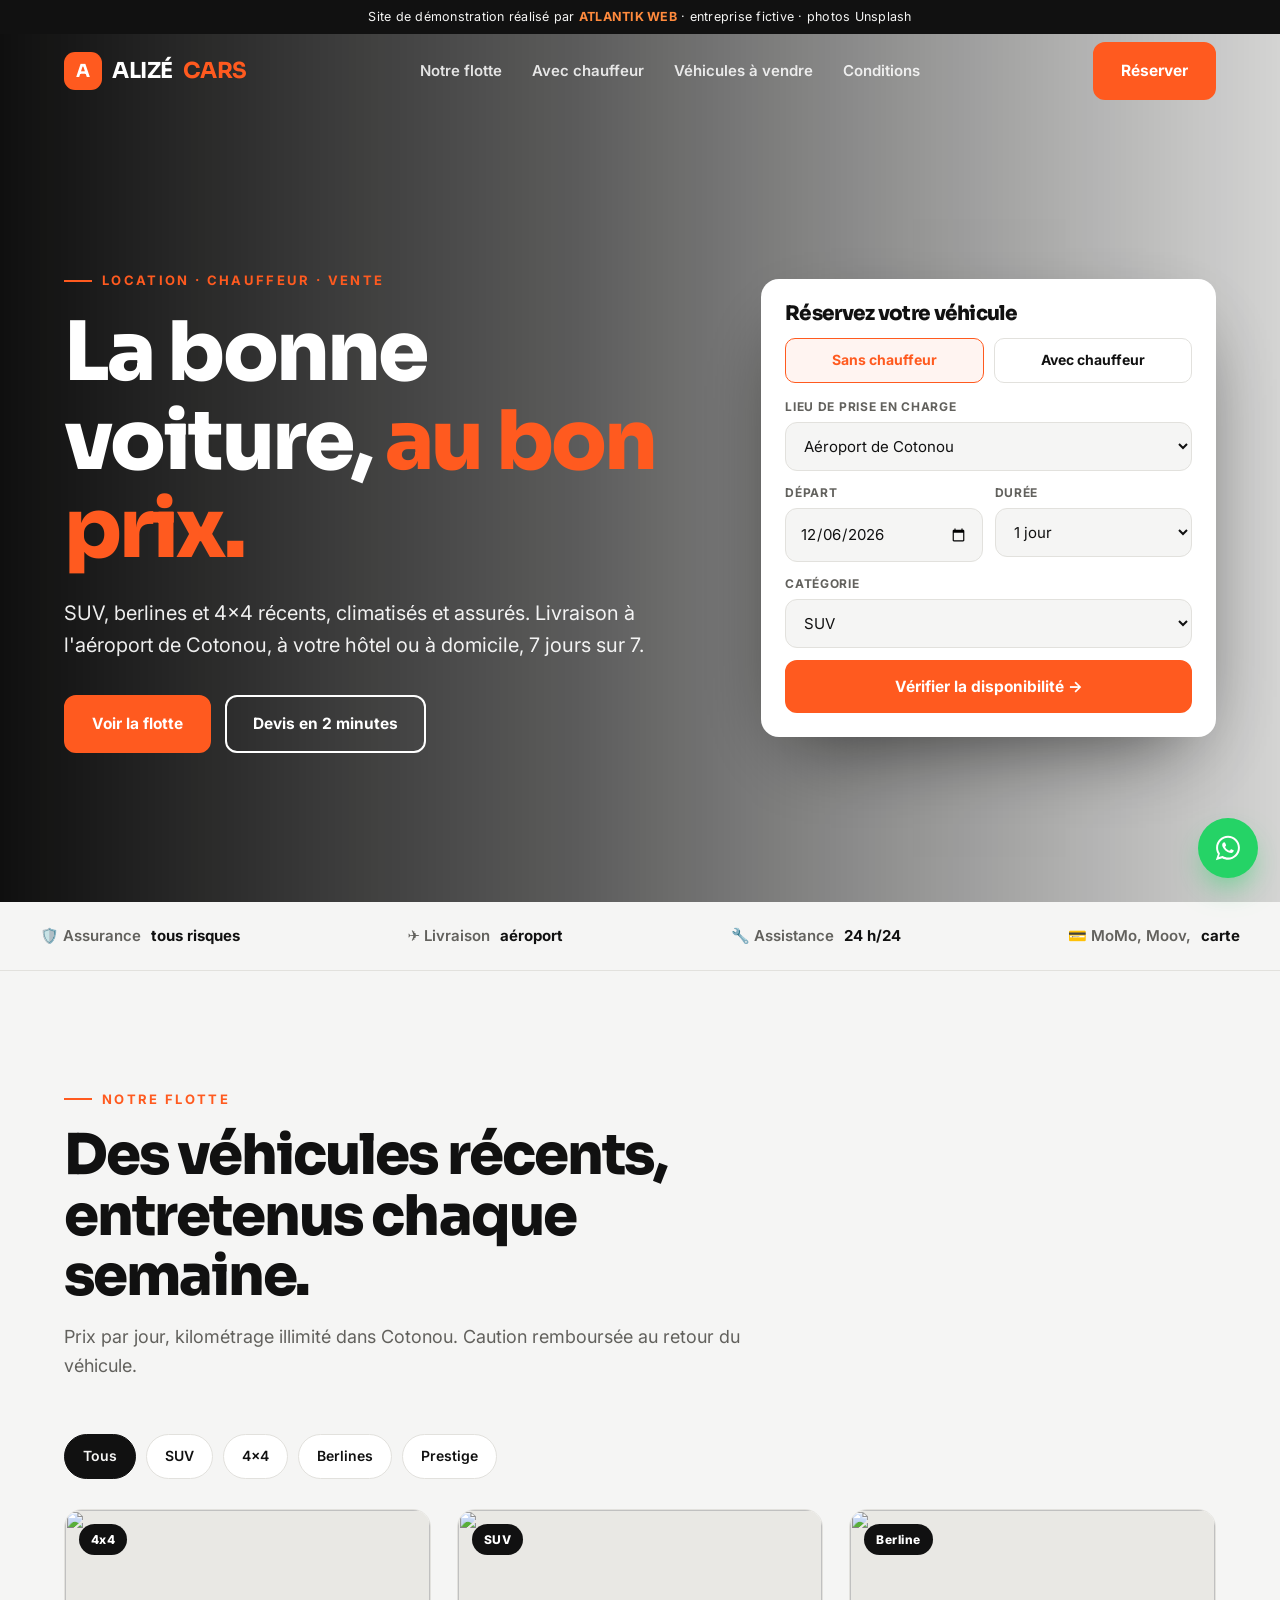
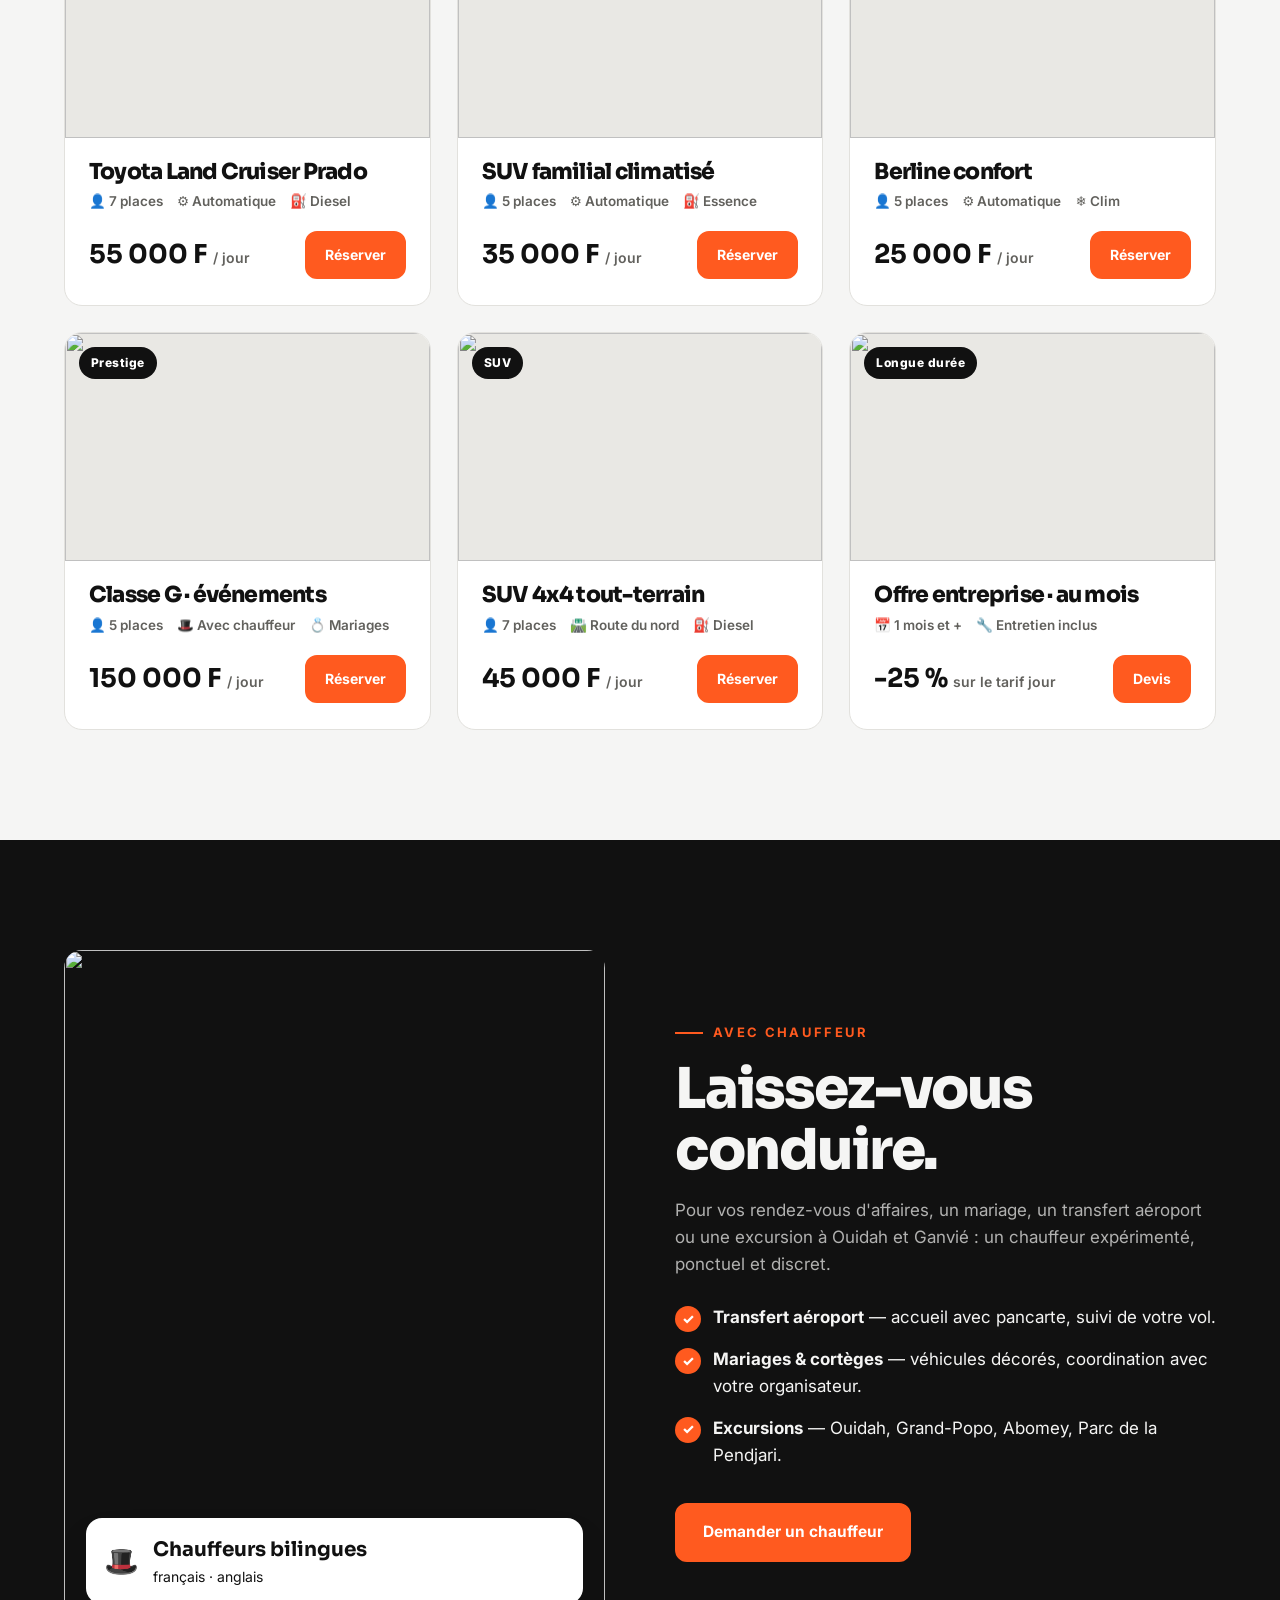
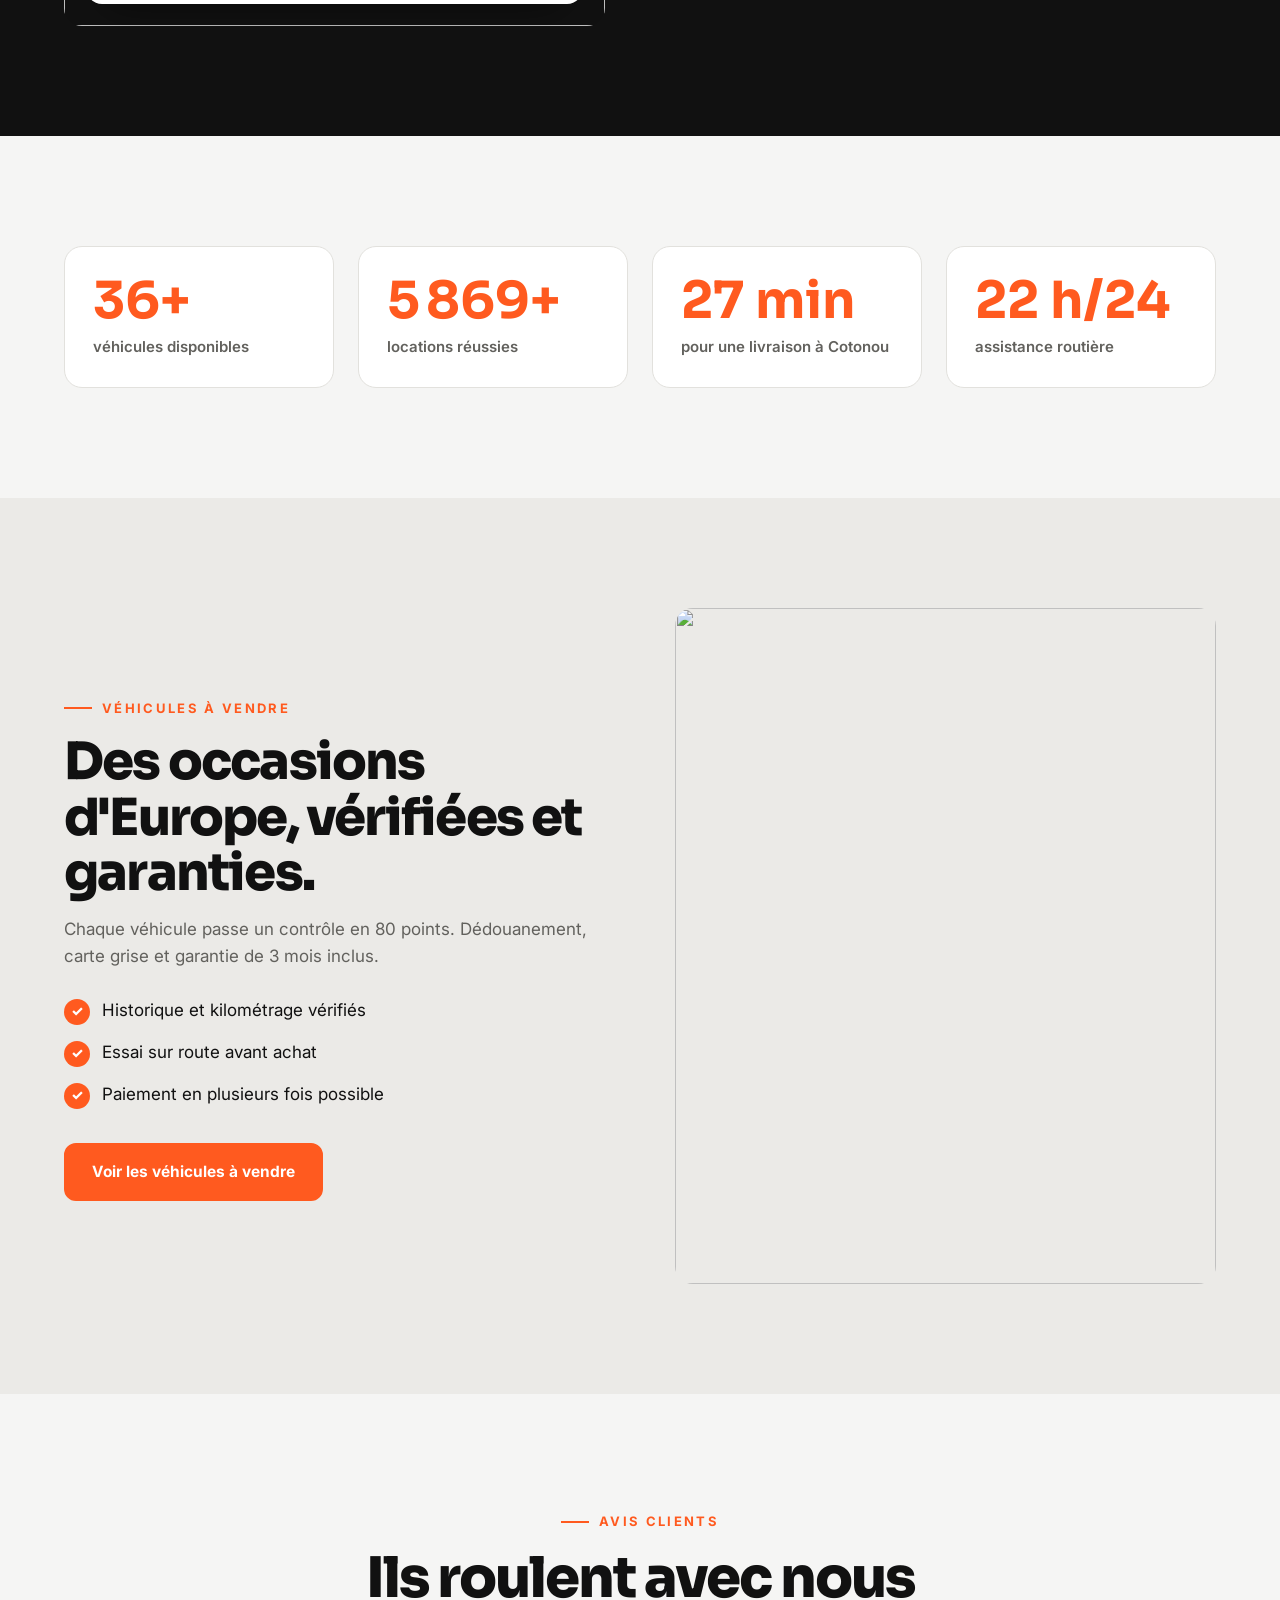
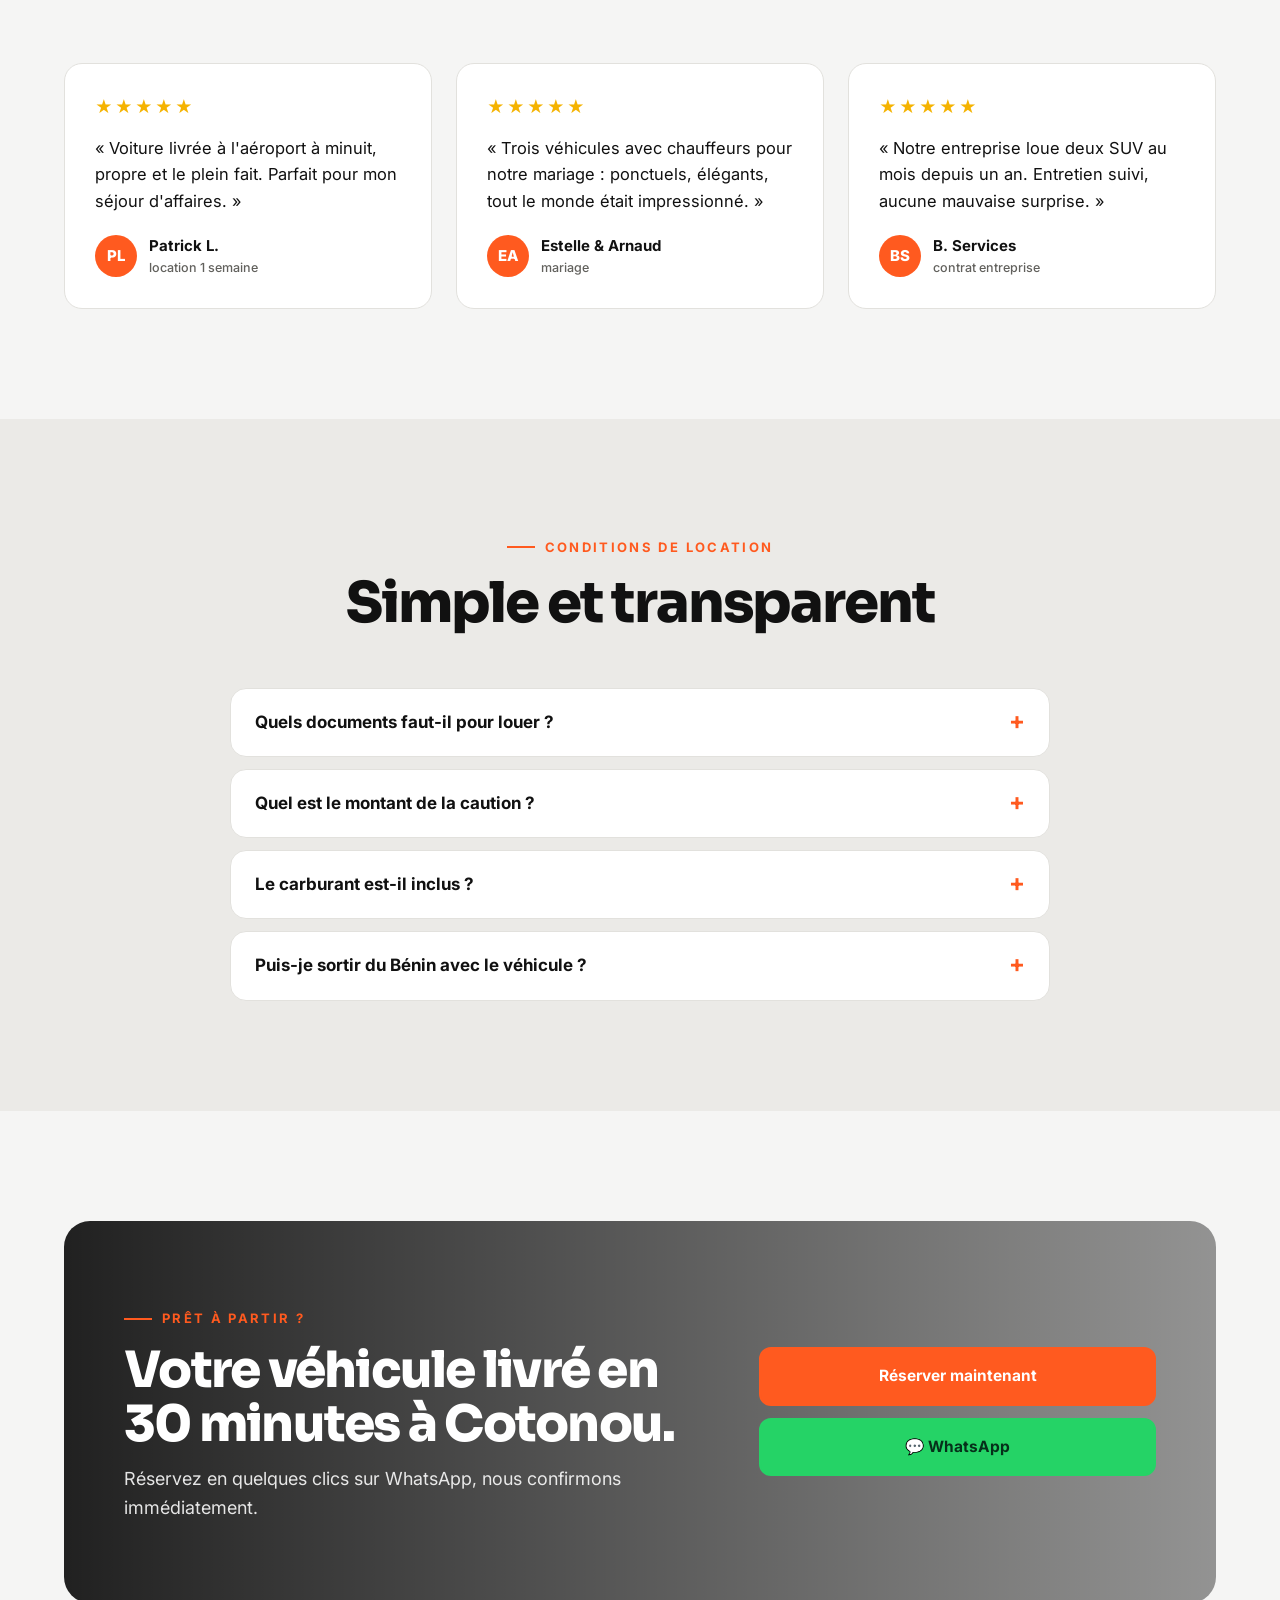
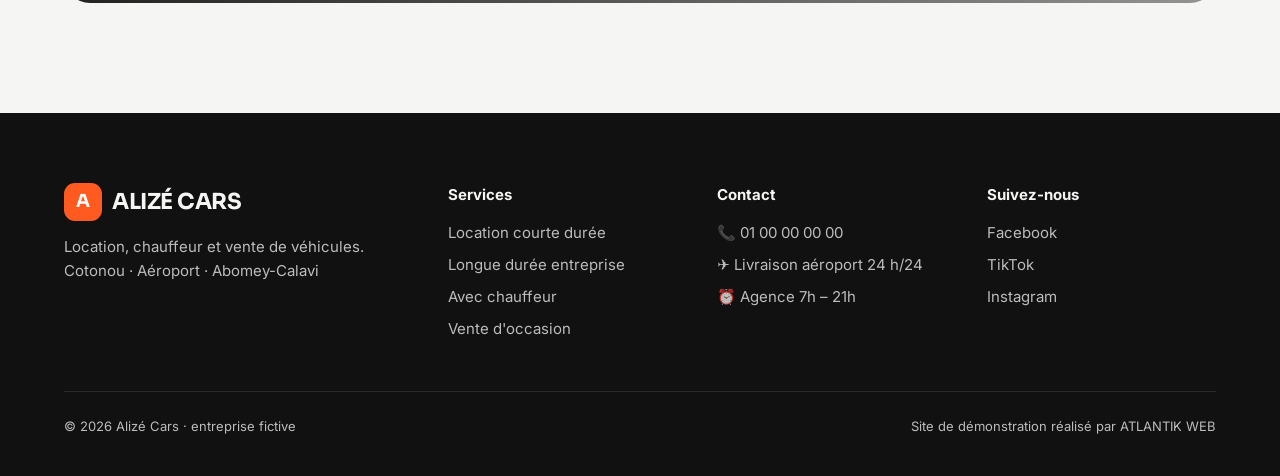
==== demos/auto/index.html @ 7afa1a32 "Ajoute les démos premium : clinique, immobilier, auto, événementiel, transit" ====
<!doctype html>
<html lang="fr">
<head>
<meta charset="utf-8">
<meta name="viewport" content="width=device-width, initial-scale=1">
<title>Alizé Cars · Location et vente de voitures à Cotonou (démo)</title>
<meta name="description" content="Démo ATLANTIK WEB : site premium de location et vente de voitures à Cotonou : flotte filtrable, réservation WhatsApp, chauffeur, aéroport.">
<meta property="og:image" content="https://images.unsplash.com/photo-1670736297573-fde2cbcf1de7?w=1200&q=75&auto=format&fit=crop">
<link rel="preconnect" href="https://fonts.googleapis.com"><link rel="preconnect" href="https://fonts.gstatic.com" crossorigin>
<link href="https://fonts.googleapis.com/css2?family=Sora:wght@500;600;700;800&family=Inter:wght@400;500;600;700&display=swap" rel="stylesheet">
<link rel="stylesheet" href="../premium/base.css">
<style>
:root{--fh:"Sora",system-ui,sans-serif;--fw:800;--ls:-.035em;--fb:"Inter",system-ui,sans-serif;--bg:#f5f5f4;--bg2:#ebeae7;--ink:#111111;--mute:#62615d;--acc:#ff5a1f;--acc2:#ff8a3d;--card:#fff;--line:#e2e1dd;--rcard:18px;--rbtn:12px;--hero-grad:linear-gradient(90deg,#000000f0 0%,#000000a0 45%,#00000022 100%)}
.hero{align-items:center}
.hero h1 span{color:var(--acc)}
.car .ph{aspect-ratio:16/10;background:#e9e8e4}
.car .price{font-family:var(--fh);font-size:26px;color:var(--ink)}
.car .price small{font-size:14px;color:var(--mute);font-weight:600;font-family:var(--fb)}
.car .tag{background:var(--ink);color:#fff}
.spec{display:flex;gap:14px;flex-wrap:wrap;font-size:13.5px;color:var(--mute);font-weight:600}
.car .go{display:flex;justify-content:space-between;align-items:center;margin-top:10px}
.car .go .btn{padding:11px 18px;font-size:14px}
.mini{display:flex;gap:10px;margin-bottom:14px}
.mini label{flex:1;text-align:center;border:1px solid var(--line);border-radius:10px;padding:10px;font-weight:700;font-size:14px;cursor:pointer}
.mini input{display:none}.mini input:checked+span{color:var(--acc)}
.mini label:has(input:checked){border-color:var(--acc);background:#ff5a1f10}
</style>
</head>
<body data-wa="2290142128262" data-nom="Alizé Cars">
<div class="demo-bar">Site de démonstration réalisé par <b>ATLANTIK WEB</b> · entreprise fictive · photos Unsplash</div>

<header class="top over"><div class="wrap in">
  <a href="#" class="logo"><span class="mk">A</span>ALIZÉ<span style="color:var(--acc)">CARS</span></a>
  <nav class="menu"><a href="#flotte">Notre flotte</a><a href="#chauffeur">Avec chauffeur</a><a href="#vente">Véhicules à vendre</a><a href="#faq">Conditions</a></nav>
  <a href="#reserver" class="btn cta-nav">Réserver</a>
  <button class="burger" aria-label="Menu">☰</button>
</div></header>

<section class="hero">
  <div class="bg" style="background-image:url(https://images.unsplash.com/photo-1670736297573-fde2cbcf1de7?w=2000&q=75&auto=format&fit=crop)"></div>
  <div class="wrap"><div class="grid2" style="align-items:center">
    <div class="reveal">
      <span class="eyebrow">Location · chauffeur · vente</span>
      <h1 style="margin-top:18px">La bonne voiture, <span>au bon prix.</span></h1>
      <p class="lead">SUV, berlines et 4x4 récents, climatisés et assurés. Livraison à l'aéroport de Cotonou, à votre hôtel ou à domicile, 7 jours sur 7.</p>
      <div class="ctas"><a href="#flotte" class="btn">Voir la flotte</a><a class="btn ghost" data-wa-msg="Bonjour Alizé Cars, je voudrais un devis de location.">Devis en 2 minutes</a></div>
    </div>
    <form class="widget reveal d2" id="reserver" data-wa="je souhaite réserver un véhicule.">
      <h3>Réservez votre véhicule</h3>
      <div class="mini"><label><input type="radio" name="t" value="Sans chauffeur" data-label="Formule" checked><span>Sans chauffeur</span></label><label><input type="radio" name="t" value="Avec chauffeur"><span>Avec chauffeur</span></label></div>
      <div class="field"><label>Lieu de prise en charge</label><select data-label="Prise en charge"><option>Aéroport de Cotonou</option><option>Agence Cotonou centre</option><option>Livraison à domicile</option><option>Abomey-Calavi</option></select></div>
      <div class="row2"><div class="field"><label>Départ</label><input type="date" required data-label="Départ"></div><div class="field"><label>Durée</label><select data-label="Durée"><option>1 jour</option><option>2 à 3 jours</option><option>1 semaine</option><option>1 mois et plus</option></select></div></div>
      <div class="field"><label>Catégorie</label><select data-label="Catégorie"><option>SUV</option><option>Berline</option><option>4x4</option><option>Minibus</option><option>Prestige</option></select></div>
      <button class="btn">Vérifier la disponibilité →</button>
    </form>
  </div></div>
</section>

<div class="trust"><div class="wrap in">
  <span>🛡️ Assurance <b>tous risques</b></span><span>✈️ Livraison <b>aéroport</b></span><span>🔧 Assistance <b>24 h/24</b></span><span>💳 MoMo, Moov, <b>carte</b></span>
</div></div>

<section id="flotte"><div class="wrap">
  <div class="head reveal"><span class="eyebrow">Notre flotte</span><h2>Des véhicules récents, entretenus chaque semaine.</h2><p>Prix par jour, kilométrage illimité dans Cotonou. Caution remboursée au retour du véhicule.</p></div>
  <div class="chips reveal" data-target="#cars"><button class="on" data-filter="tout">Tous</button><button data-filter="suv">SUV</button><button data-filter="4x4">4x4</button><button data-filter="berline">Berlines</button><button data-filter="prestige">Prestige</button></div>
  <div class="cards" id="cars">
    <article class="card car reveal" data-cat="4x4"><div class="ph"><img loading="lazy" src="https://images.unsplash.com/photo-1603094539392-0d73239f4682?w=800&q=75&auto=format&fit=crop" alt=""><span class="tag">4x4</span></div><div class="bd"><h3>Toyota Land Cruiser Prado</h3><div class="spec"><span>👤 7 places</span><span>⚙️ Automatique</span><span>⛽ Diesel</span></div><div class="go"><div class="price">55 000 F <small>/ jour</small></div><a class="btn" data-wa-msg="Bonjour Alizé Cars, je souhaite réserver le Toyota Prado.">Réserver</a></div></div></article>
    <article class="card car reveal d1" data-cat="suv"><div class="ph"><img loading="lazy" src="https://images.unsplash.com/photo-1543412300-17ba2662de00?w=800&q=75&auto=format&fit=crop" alt=""><span class="tag">SUV</span></div><div class="bd"><h3>SUV familial climatisé</h3><div class="spec"><span>👤 5 places</span><span>⚙️ Automatique</span><span>⛽ Essence</span></div><div class="go"><div class="price">35 000 F <small>/ jour</small></div><a class="btn" data-wa-msg="Bonjour Alizé Cars, je souhaite réserver le SUV familial.">Réserver</a></div></div></article>
    <article class="card car reveal d2" data-cat="berline"><div class="ph"><img loading="lazy" src="https://images.unsplash.com/photo-1761177982711-6f6273fbf971?w=800&q=75&auto=format&fit=crop" alt=""><span class="tag">Berline</span></div><div class="bd"><h3>Berline confort</h3><div class="spec"><span>👤 5 places</span><span>⚙️ Automatique</span><span>❄️ Clim</span></div><div class="go"><div class="price">25 000 F <small>/ jour</small></div><a class="btn" data-wa-msg="Bonjour Alizé Cars, je souhaite réserver la berline confort.">Réserver</a></div></div></article>
    <article class="card car reveal" data-cat="prestige 4x4"><div class="ph"><img loading="lazy" src="https://images.unsplash.com/photo-1774697570626-b5f1c53da9a5?w=800&q=75&auto=format&fit=crop" alt=""><span class="tag">Prestige</span></div><div class="bd"><h3>Classe G · événements</h3><div class="spec"><span>👤 5 places</span><span>🎩 Avec chauffeur</span><span>💍 Mariages</span></div><div class="go"><div class="price">150 000 F <small>/ jour</small></div><a class="btn" data-wa-msg="Bonjour Alizé Cars, je souhaite réserver le véhicule de prestige pour un événement.">Réserver</a></div></div></article>
    <article class="card car reveal d1" data-cat="suv 4x4"><div class="ph"><img loading="lazy" src="https://images.unsplash.com/photo-1613859492095-85d9944f09f6?w=800&q=75&auto=format&fit=crop" alt=""><span class="tag">SUV</span></div><div class="bd"><h3>SUV 4x4 tout-terrain</h3><div class="spec"><span>👤 7 places</span><span>🛣️ Route du nord</span><span>⛽ Diesel</span></div><div class="go"><div class="price">45 000 F <small>/ jour</small></div><a class="btn" data-wa-msg="Bonjour Alizé Cars, je souhaite réserver le SUV 4x4.">Réserver</a></div></div></article>
    <article class="card car reveal d2" data-cat="berline"><div class="ph"><img loading="lazy" src="https://images.unsplash.com/photo-1670736297573-fde2cbcf1de7?w=800&q=75&auto=format&fit=crop" alt=""><span class="tag">Longue durée</span></div><div class="bd"><h3>Offre entreprise · au mois</h3><div class="spec"><span>📅 1 mois et +</span><span>🔧 Entretien inclus</span></div><div class="go"><div class="price">-25 % <small>sur le tarif jour</small></div><a class="btn" data-wa-msg="Bonjour Alizé Cars, je voudrais une offre de location longue durée pour mon entreprise.">Devis</a></div></div></article>
  </div>
</div></section>

<section id="chauffeur" class="dark"><div class="wrap split">
  <div class="img reveal"><img loading="lazy" src="https://images.unsplash.com/photo-1774697570626-b5f1c53da9a5?w=1100&q=75&auto=format&fit=crop" alt="">
    <div class="float"><span style="font-size:28px">🎩</span><div><b>Chauffeurs bilingues</b><br>français · anglais</div></div></div>
  <div class="reveal d1"><span class="eyebrow">Avec chauffeur</span>
    <h2 style="font-size:clamp(34px,4.4vw,58px);margin:16px 0">Laissez-vous conduire.</h2>
    <p class="mute">Pour vos rendez-vous d'affaires, un mariage, un transfert aéroport ou une excursion à Ouidah et Ganvié : un chauffeur expérimenté, ponctuel et discret.</p>
    <ul class="checks"><li><div><b>Transfert aéroport</b> — accueil avec pancarte, suivi de votre vol.</div></li><li><div><b>Mariages & cortèges</b> — véhicules décorés, coordination avec votre organisateur.</div></li><li><div><b>Excursions</b> — Ouidah, Grand-Popo, Abomey, Parc de la Pendjari.</div></li></ul>
    <a class="btn" data-wa-msg="Bonjour Alizé Cars, je souhaite un véhicule avec chauffeur.">Demander un chauffeur</a></div>
</div></section>

<section><div class="wrap">
  <div class="stats">
    <div class="stat reveal"><div class="n" data-count="40" data-suf="+">0</div><div class="l">véhicules disponibles</div></div>
    <div class="stat reveal d1"><div class="n" data-count="6500" data-suf="+">0</div><div class="l">locations réussies</div></div>
    <div class="stat reveal d2"><div class="n" data-count="30" data-suf=" min">0</div><div class="l">pour une livraison à Cotonou</div></div>
    <div class="stat reveal d3"><div class="n" data-count="24" data-suf=" h/24">0</div><div class="l">assistance routière</div></div>
  </div>
</div></section>

<section id="vente" class="alt"><div class="wrap split">
  <div class="reveal"><span class="eyebrow">Véhicules à vendre</span>
    <h2 style="font-size:clamp(32px,4vw,52px);margin:16px 0">Des occasions d'Europe, vérifiées et garanties.</h2>
    <p style="color:var(--mute)">Chaque véhicule passe un contrôle en 80 points. Dédouanement, carte grise et garantie de 3 mois inclus.</p>
    <ul class="checks"><li><div>Historique et kilométrage vérifiés</div></li><li><div>Essai sur route avant achat</div></li><li><div>Paiement en plusieurs fois possible</div></li></ul>
    <a class="btn" data-wa-msg="Bonjour Alizé Cars, je voudrais voir les véhicules disponibles à la vente.">Voir les véhicules à vendre</a></div>
  <div class="img reveal d1"><img loading="lazy" src="https://images.unsplash.com/photo-1543412300-17ba2662de00?w=1100&q=75&auto=format&fit=crop" alt=""></div>
</div></section>

<section><div class="wrap">
  <div class="head center reveal"><span class="eyebrow">Avis clients</span><h2>Ils roulent avec nous</h2></div>
  <div class="quotes">
    <div class="quote reveal"><div class="st">★★★★★</div><p>« Voiture livrée à l'aéroport à minuit, propre et le plein fait. Parfait pour mon séjour d'affaires. »</p><div class="who"><span class="av">PL</span><div>Patrick L.<small>location 1 semaine</small></div></div></div>
    <div class="quote reveal d1"><div class="st">★★★★★</div><p>« Trois véhicules avec chauffeurs pour notre mariage : ponctuels, élégants, tout le monde était impressionné. »</p><div class="who"><span class="av">EA</span><div>Estelle & Arnaud<small>mariage</small></div></div></div>
    <div class="quote reveal d2"><div class="st">★★★★★</div><p>« Notre entreprise loue deux SUV au mois depuis un an. Entretien suivi, aucune mauvaise surprise. »</p><div class="who"><span class="av">BS</span><div>B. Services<small>contrat entreprise</small></div></div></div>
  </div>
</div></section>

<section id="faq" class="alt"><div class="wrap">
  <div class="head center reveal"><span class="eyebrow">Conditions de location</span><h2>Simple et transparent</h2></div>
  <div class="faq reveal">
    <details><summary>Quels documents faut-il pour louer ?</summary><p>Une pièce d'identité et un permis de conduire valide depuis plus de 2 ans. Pour une location avec chauffeur, seule la pièce d'identité suffit.</p></details>
    <details><summary>Quel est le montant de la caution ?</summary><p>De 100 000 à 300 000 F selon le véhicule, remboursée intégralement au retour.</p></details>
    <details><summary>Le carburant est-il inclus ?</summary><p>Le véhicule est livré avec le plein et doit être rendu avec le plein. Avec chauffeur, nous proposons un forfait carburant.</p></details>
    <details><summary>Puis-je sortir du Bénin avec le véhicule ?</summary><p>Oui, vers le Togo et le Nigeria, avec une autorisation et une assurance complémentaire à demander lors de la réservation.</p></details>
  </div>
</div></section>

<section><div class="wrap">
  <div class="band reveal">
    <div class="bg" style="background-image:url(https://images.unsplash.com/photo-1603094539392-0d73239f4682?w=1600&q=75&auto=format&fit=crop)"></div>
    <div><span class="eyebrow">Prêt à partir ?</span><h2 style="margin-top:14px">Votre véhicule livré en 30 minutes à Cotonou.</h2><p>Réservez en quelques clics sur WhatsApp, nous confirmons immédiatement.</p></div>
    <div style="display:grid;gap:12px"><a href="#reserver" class="btn" style="justify-content:center">Réserver maintenant</a><a class="btn wa" style="justify-content:center" data-wa-msg="Bonjour Alizé Cars, je voudrais réserver un véhicule.">💬 WhatsApp</a></div>
  </div>
</div></section>

<footer><div class="wrap">
  <div class="cols">
    <div><div class="logo"><span class="mk">A</span>ALIZÉ CARS</div><p>Location, chauffeur et vente de véhicules.<br>Cotonou · Aéroport · Abomey-Calavi</p></div>
    <div><h4>Services</h4><ul><li>Location courte durée</li><li>Longue durée entreprise</li><li>Avec chauffeur</li><li>Vente d'occasion</li></ul></div>
    <div><h4>Contact</h4><ul><li>📞 01 00 00 00 00</li><li>✈️ Livraison aéroport 24 h/24</li><li>⏰ Agence 7h – 21h</li></ul></div>
    <div><h4>Suivez-nous</h4><ul><li>Facebook</li><li>TikTok</li><li>Instagram</li></ul></div>
  </div>
  <div class="legal"><span>© <span class="an"></span> Alizé Cars · entreprise fictive</span><span>Site de démonstration réalisé par ATLANTIK WEB</span></div>
</div></footer>

<a class="wa-float" aria-label="WhatsApp" data-wa-msg="Bonjour Alizé Cars, je voudrais louer un véhicule."><svg viewBox="0 0 32 32"><path d="M16 3C9 3 3.3 8.6 3.3 15.6c0 2.5.7 4.8 2 6.8L3 29l6.8-2.2c1.9 1 4 1.6 6.2 1.6 7 0 12.7-5.7 12.7-12.7S23 3 16 3zm0 23.2c-2 0-3.9-.6-5.5-1.6l-.4-.2-4 1.3 1.3-3.9-.3-.4c-1.1-1.7-1.7-3.7-1.7-5.7C5.4 9.8 10.2 5 16 5s10.6 4.8 10.6 10.6S21.8 26.2 16 26.2zm5.8-7.9c-.3-.2-1.9-.9-2.2-1s-.5-.2-.7.2-.8 1-1 1.2-.4.2-.7 0c-.3-.2-1.3-.5-2.5-1.5-.9-.8-1.5-1.8-1.7-2.1s0-.5.1-.6l.5-.6.3-.5c.1-.2 0-.4 0-.5l-1-2.4c-.3-.6-.5-.5-.7-.5h-.6c-.2 0-.5.1-.8.4s-1 1-1 2.5 1.1 2.9 1.2 3.1 2.1 3.2 5.1 4.5c.7.3 1.3.5 1.7.6.7.2 1.4.2 1.9.1.6-.1 1.9-.8 2.1-1.5s.3-1.4.2-1.5c-.1-.2-.3-.3-.6-.4z"/></svg></a>
<script src="../premium/base.js"></script>
</body>
</html>
---- demos/premium/base.css ----
/* ATLANTIK WEB · base des démos premium */
*{box-sizing:border-box;margin:0;padding:0}
html{scroll-behavior:smooth;-webkit-text-size-adjust:100%}
body{font-family:var(--fb);background:var(--bg);color:var(--ink);line-height:1.6;font-size:17px;overflow-x:hidden}
img{display:block;max-width:100%}
a{color:inherit;text-decoration:none}
.wrap{max-width:1200px;margin:0 auto;padding:0 24px}
h1,h2,h3,.fh{font-family:var(--fh);line-height:1.08;letter-spacing:var(--ls,-.02em);font-weight:var(--fw,600)}
.eyebrow{display:inline-flex;align-items:center;gap:10px;font-size:13px;letter-spacing:.18em;text-transform:uppercase;font-weight:700;color:var(--acc)}
.eyebrow::before{content:"";width:28px;height:2px;background:currentColor}
.demo-bar{background:var(--ink);color:var(--bg);font-size:12.5px;text-align:center;padding:7px 12px;letter-spacing:.02em}
.demo-bar b{color:var(--acc2)}

/* navigation */
.top{position:sticky;top:0;z-index:50;transition:background .3s,box-shadow .3s}
.top .in{display:flex;align-items:center;justify-content:space-between;height:74px;gap:20px}
.top.scrolled{background:color-mix(in srgb,var(--bg) 86%,transparent);backdrop-filter:blur(14px);-webkit-backdrop-filter:blur(14px);box-shadow:0 1px 0 var(--line)}
.top.over:not(.scrolled){color:#fff}
.logo{display:flex;align-items:center;gap:10px;font-family:var(--fh);font-size:22px;font-weight:700;letter-spacing:-.02em}
.logo .mk{width:38px;height:38px;border-radius:var(--rlogo,11px);display:grid;place-items:center;background:var(--acc);color:#fff;font-size:18px}
.menu{display:flex;gap:30px;font-weight:600;font-size:15px}
.menu a{opacity:.85;transition:opacity .2s}.menu a:hover{opacity:1}
.burger{display:none;background:none;border:0;color:inherit;font-size:26px;cursor:pointer}

/* boutons */
.btn{display:inline-flex;align-items:center;gap:10px;background:var(--acc);color:var(--on-acc,#fff);font-weight:700;padding:15px 26px;border-radius:var(--rbtn,999px);border:2px solid var(--acc);cursor:pointer;font-size:15.5px;font-family:inherit;transition:transform .2s,box-shadow .2s,background .2s}
.btn:hover{transform:translateY(-2px);box-shadow:0 12px 28px -10px var(--acc)}
.btn.ghost{background:transparent;color:inherit;border-color:currentColor}
.btn.light{background:#fff;color:var(--ink);border-color:#fff}
.btn.wa{background:#25d366;border-color:#25d366;color:#06301a}

/* hero */
.hero{position:relative;min-height:calc(100vh - 32px);display:flex;align-items:flex-end;color:#fff;margin-top:-74px;padding:150px 0 70px;overflow:hidden}
.hero .bg{position:absolute;inset:0;background-size:cover;background-position:center;transform:scale(1.06);animation:zoom 14s ease-out forwards}
@keyframes zoom{to{transform:scale(1)}}
.hero::after{content:"";position:absolute;inset:0;background:var(--hero-grad,linear-gradient(180deg,#0006 0%,#0002 35%,#000c 100%))}
.hero .wrap{position:relative;z-index:2;width:100%}
.hero h1{font-size:clamp(40px,6.4vw,86px);max-width:14ch}
.hero p.lead{font-size:clamp(17px,1.6vw,20px);max-width:52ch;opacity:.92;margin:22px 0 34px}
.hero .ctas{display:flex;gap:14px;flex-wrap:wrap}
.hero .grid2{display:grid;grid-template-columns:1.3fr .9fr;gap:40px;align-items:end}

/* widget de réservation */
.widget{background:var(--card);color:var(--ink);border-radius:var(--rcard,22px);padding:24px;box-shadow:0 30px 80px -30px #000a}
.widget h3{font-size:20px;margin-bottom:14px}
.field{display:flex;flex-direction:column;gap:6px;margin-bottom:12px}
.field label{font-size:12px;font-weight:700;letter-spacing:.06em;text-transform:uppercase;color:var(--mute)}
.field input,.field select,.field textarea{width:100%;padding:13px 14px;border:1px solid var(--line);border-radius:12px;font:inherit;font-size:15px;background:var(--bg);color:var(--ink)}
.field input:focus,.field select:focus,.field textarea:focus{outline:2px solid var(--acc);outline-offset:1px;border-color:transparent}
.row2{display:grid;grid-template-columns:1fr 1fr;gap:12px}
.widget .btn{width:100%;justify-content:center}

/* bandeau de confiance */
.trust{border-bottom:1px solid var(--line);background:var(--bg)}
.trust .in{display:flex;justify-content:space-between;gap:20px;padding:22px 0;flex-wrap:wrap;font-weight:600;color:var(--mute);font-size:15px}
.trust .in span{display:flex;align-items:center;gap:10px}
.trust b{color:var(--ink)}

/* sections */
section{padding:110px 0}
.head{max-width:720px;margin-bottom:54px}
.head h2{font-size:clamp(32px,4.4vw,56px);margin:16px 0 16px}
.head p{color:var(--mute);font-size:18px}
.center{text-align:center;margin-left:auto;margin-right:auto}
.center .eyebrow{justify-content:center}
.alt{background:var(--bg2)}
.dark{background:var(--ink);color:var(--bg)}
.dark .head p,.dark .mute{color:color-mix(in srgb,var(--bg) 70%,transparent)}

/* chiffres */
.stats{display:grid;grid-template-columns:repeat(4,1fr);gap:24px}
.stat{padding:28px;border-radius:var(--rcard,22px);background:var(--card);border:1px solid var(--line)}
.dark .stat{background:#ffffff0d;border-color:#ffffff1a}
.stat .n{font-family:var(--fh);font-size:clamp(36px,4vw,54px);font-weight:700;color:var(--acc);line-height:1}
.stat .l{margin-top:8px;color:var(--mute);font-weight:600;font-size:15px}
.dark .stat .l{color:color-mix(in srgb,var(--bg) 70%,transparent)}

/* cartes */
.cards{display:grid;grid-template-columns:repeat(3,1fr);gap:26px}
.card{background:var(--card);border:1px solid var(--line);border-radius:var(--rcard,22px);overflow:hidden;transition:transform .35s,box-shadow .35s;display:flex;flex-direction:column}
.card:hover{transform:translateY(-6px);box-shadow:0 30px 60px -30px #0006}
.card .ph{aspect-ratio:4/3;overflow:hidden;position:relative}
.card .ph img{width:100%;height:100%;object-fit:cover;transition:transform .8s}
.card:hover .ph img{transform:scale(1.06)}
.card .tag{position:absolute;top:14px;left:14px;background:var(--card);color:var(--ink);font-size:12px;font-weight:800;padding:6px 12px;border-radius:99px;letter-spacing:.04em}
.card .bd{padding:22px 24px 26px;display:flex;flex-direction:column;gap:8px;flex:1}
.card h3{font-size:22px}
.card p{color:var(--mute);font-size:15px}
.card .meta{display:flex;gap:16px;flex-wrap:wrap;color:var(--mute);font-size:14px;font-weight:600;margin-top:auto;padding-top:12px;border-top:1px solid var(--line)}
.price{font-family:var(--fh);font-size:22px;font-weight:700;color:var(--acc)}
.icard{padding:30px;background:var(--card);border:1px solid var(--line);border-radius:var(--rcard,22px)}
.icard .ic{width:54px;height:54px;border-radius:16px;display:grid;place-items:center;font-size:26px;background:color-mix(in srgb,var(--acc) 12%,transparent);margin-bottom:18px}
.icard h3{font-size:21px;margin-bottom:8px}.icard p{color:var(--mute);font-size:15px}

/* bloc image + texte */
.split{display:grid;grid-template-columns:1fr 1fr;gap:70px;align-items:center}
.split .img{border-radius:var(--rcard,22px);overflow:hidden;aspect-ratio:4/5;position:relative}
.split .img img{width:100%;height:100%;object-fit:cover}
.split .float{position:absolute;bottom:22px;left:22px;right:22px;background:var(--card);color:var(--ink);border-radius:16px;padding:16px 18px;display:flex;gap:14px;align-items:center;box-shadow:0 20px 40px -20px #0008;font-size:14px}
.split .float b{font-size:20px;font-family:var(--fh)}
.checks{list-style:none;display:grid;gap:14px;margin:26px 0 34px}
.checks li{display:flex;gap:12px;align-items:flex-start}
.checks li::before{content:"✓";flex:none;width:26px;height:26px;border-radius:50%;background:var(--acc);color:#fff;display:grid;place-items:center;font-size:14px;font-weight:800;margin-top:2px}

/* filtres */
.chips{display:flex;gap:10px;flex-wrap:wrap;margin-bottom:30px}
.chips button{border:1px solid var(--line);background:var(--card);color:var(--ink);padding:10px 18px;border-radius:99px;font:inherit;font-weight:600;font-size:14px;cursor:pointer;transition:all .2s}
.chips button.on{background:var(--ink);color:var(--bg);border-color:var(--ink)}
[data-cat].hide{display:none}

/* galerie */
.gallery{display:grid;grid-template-columns:repeat(4,1fr);grid-auto-rows:220px;gap:14px}
.gallery figure{border-radius:16px;overflow:hidden}
.gallery figure:nth-child(1){grid-column:span 2;grid-row:span 2}
.gallery figure:nth-child(4){grid-row:span 2}
.gallery img{width:100%;height:100%;object-fit:cover;transition:transform .8s}
.gallery figure:hover img{transform:scale(1.05)}

/* avis */
.quotes{display:grid;grid-template-columns:repeat(3,1fr);gap:24px}
.quote{padding:30px;border-radius:var(--rcard,22px);background:var(--card);border:1px solid var(--line)}
.dark .quote{background:#ffffff0d;border-color:#ffffff1a}
.quote .st{color:#f5b301;letter-spacing:2px;margin-bottom:14px}
.quote p{font-size:16.5px}
.quote .who{display:flex;align-items:center;gap:12px;margin-top:20px;font-weight:700;font-size:15px}
.quote .av{width:42px;height:42px;border-radius:50%;background:var(--acc);color:#fff;display:grid;place-items:center;font-weight:800}
.quote .who small{display:block;font-weight:500;color:var(--mute)}

/* étapes */
.steps{display:grid;grid-template-columns:repeat(4,1fr);gap:24px;counter-reset:s}
.step{position:relative;padding-top:56px}
.step::before{counter-increment:s;content:"0" counter(s);position:absolute;top:0;font-family:var(--fh);font-size:40px;font-weight:700;color:var(--acc);opacity:.9}
.step h3{font-size:20px;margin-bottom:6px}.step p{color:var(--mute);font-size:15px}

/* tarifs */
.plans{display:grid;grid-template-columns:repeat(3,1fr);gap:24px;align-items:stretch}
.plan{padding:34px;border-radius:var(--rcard,22px);background:var(--card);border:1px solid var(--line);display:flex;flex-direction:column;gap:14px}
.plan.best{background:var(--ink);color:var(--bg);border-color:var(--ink);transform:scale(1.03)}
.plan.best .mute{color:color-mix(in srgb,var(--bg) 70%,transparent)}
.plan .amt{font-family:var(--fh);font-size:40px;font-weight:700}
.plan ul{list-style:none;display:grid;gap:10px;margin:6px 0 10px;font-size:15px}
.plan li::before{content:"✓ ";color:var(--acc);font-weight:800}
.plan .btn{margin-top:auto;justify-content:center}

/* FAQ */
.faq{max-width:820px;margin:0 auto;display:grid;gap:12px}
.faq details{background:var(--card);border:1px solid var(--line);border-radius:16px;padding:20px 24px}
.faq summary{cursor:pointer;font-weight:700;font-size:17px;list-style:none;display:flex;justify-content:space-between;gap:16px}
.faq summary::after{content:"+";font-size:24px;line-height:1;color:var(--acc);transition:transform .3s}
.faq details[open] summary::after{transform:rotate(45deg)}
.faq details p{color:var(--mute);margin-top:12px}

/* appel à l'action */
.band{position:relative;border-radius:calc(var(--rcard,22px) + 8px);overflow:hidden;color:#fff;padding:80px 60px;display:grid;grid-template-columns:1.2fr .8fr;gap:40px;align-items:center}
.band .bg{position:absolute;inset:0;background-size:cover;background-position:center}
.band::after{content:"";position:absolute;inset:0;background:linear-gradient(90deg,#000d,#0006)}
.band>*{position:relative;z-index:2}
.band h2{font-size:clamp(30px,4vw,50px)}
.band p{opacity:.88;margin-top:14px;font-size:18px}

/* pied de page */
footer{background:var(--ink);color:color-mix(in srgb,var(--bg) 75%,transparent);padding:70px 0 40px;font-size:15px}
footer .cols{display:grid;grid-template-columns:1.5fr 1fr 1fr 1fr;gap:40px}
footer h4{color:var(--bg);font-size:15px;margin-bottom:14px;font-family:var(--fb)}
footer ul{list-style:none;display:grid;gap:8px}
footer .legal{border-top:1px solid #ffffff1a;margin-top:50px;padding-top:24px;display:flex;justify-content:space-between;gap:20px;flex-wrap:wrap;font-size:13px}
footer .logo{color:var(--bg);margin-bottom:14px}

/* bouton WhatsApp flottant */
.wa-float{position:fixed;right:22px;bottom:22px;z-index:60;width:60px;height:60px;border-radius:50%;background:#25d366;display:grid;place-items:center;box-shadow:0 14px 30px -8px #25d366aa;animation:pulse 2.6s infinite}
.wa-float svg{width:30px;height:30px;fill:#fff}
@keyframes pulse{0%,100%{box-shadow:0 0 0 0 #25d36677}50%{box-shadow:0 0 0 14px #25d36600}}

/* apparition au défilement */
.reveal{opacity:0;transform:translateY(36px);transition:opacity .9s cubic-bezier(.2,.7,.2,1),transform .9s cubic-bezier(.2,.7,.2,1)}
.reveal.in{opacity:1;transform:none}
.d1{transition-delay:.1s}.d2{transition-delay:.2s}.d3{transition-delay:.3s}
@media (prefers-reduced-motion:reduce){.reveal{opacity:1;transform:none;transition:none}.hero .bg{animation:none}.wa-float{animation:none}}

/* mobile */
@media (max-width:980px){
  .hero .grid2,.split,.band{grid-template-columns:1fr}
  .cards,.quotes,.plans{grid-template-columns:1fr 1fr}
  .stats,.steps{grid-template-columns:1fr 1fr}
  .gallery{grid-template-columns:1fr 1fr;grid-auto-rows:180px}
  footer .cols{grid-template-columns:1fr 1fr}
  .plan.best{transform:none}
}
@media (max-width:720px){
  body{font-size:16px}
  section{padding:76px 0}
  .wrap{padding:0 18px}
  .menu{position:fixed;inset:74px 0 auto 0;flex-direction:column;gap:0;background:var(--bg);color:var(--ink);padding:10px 18px 20px;box-shadow:0 20px 40px -20px #0005;transform:translateY(-130%);transition:transform .35s}
  .menu.open{transform:none}
  .menu a{padding:14px 0;border-bottom:1px solid var(--line)}
  .burger{display:block}
  .top .cta-nav{display:none}
  .cards,.quotes,.plans,.stats{grid-template-columns:1fr}
  .steps{grid-template-columns:1fr}
  .row2{grid-template-columns:1fr}
  .band{padding:50px 26px}
  .split{gap:36px}
  .split .img{aspect-ratio:4/3.4}
  .hero{padding:130px 0 50px}
  .gallery figure:nth-child(1){grid-column:span 2;grid-row:span 1}
  footer .cols{grid-template-columns:1fr}
}
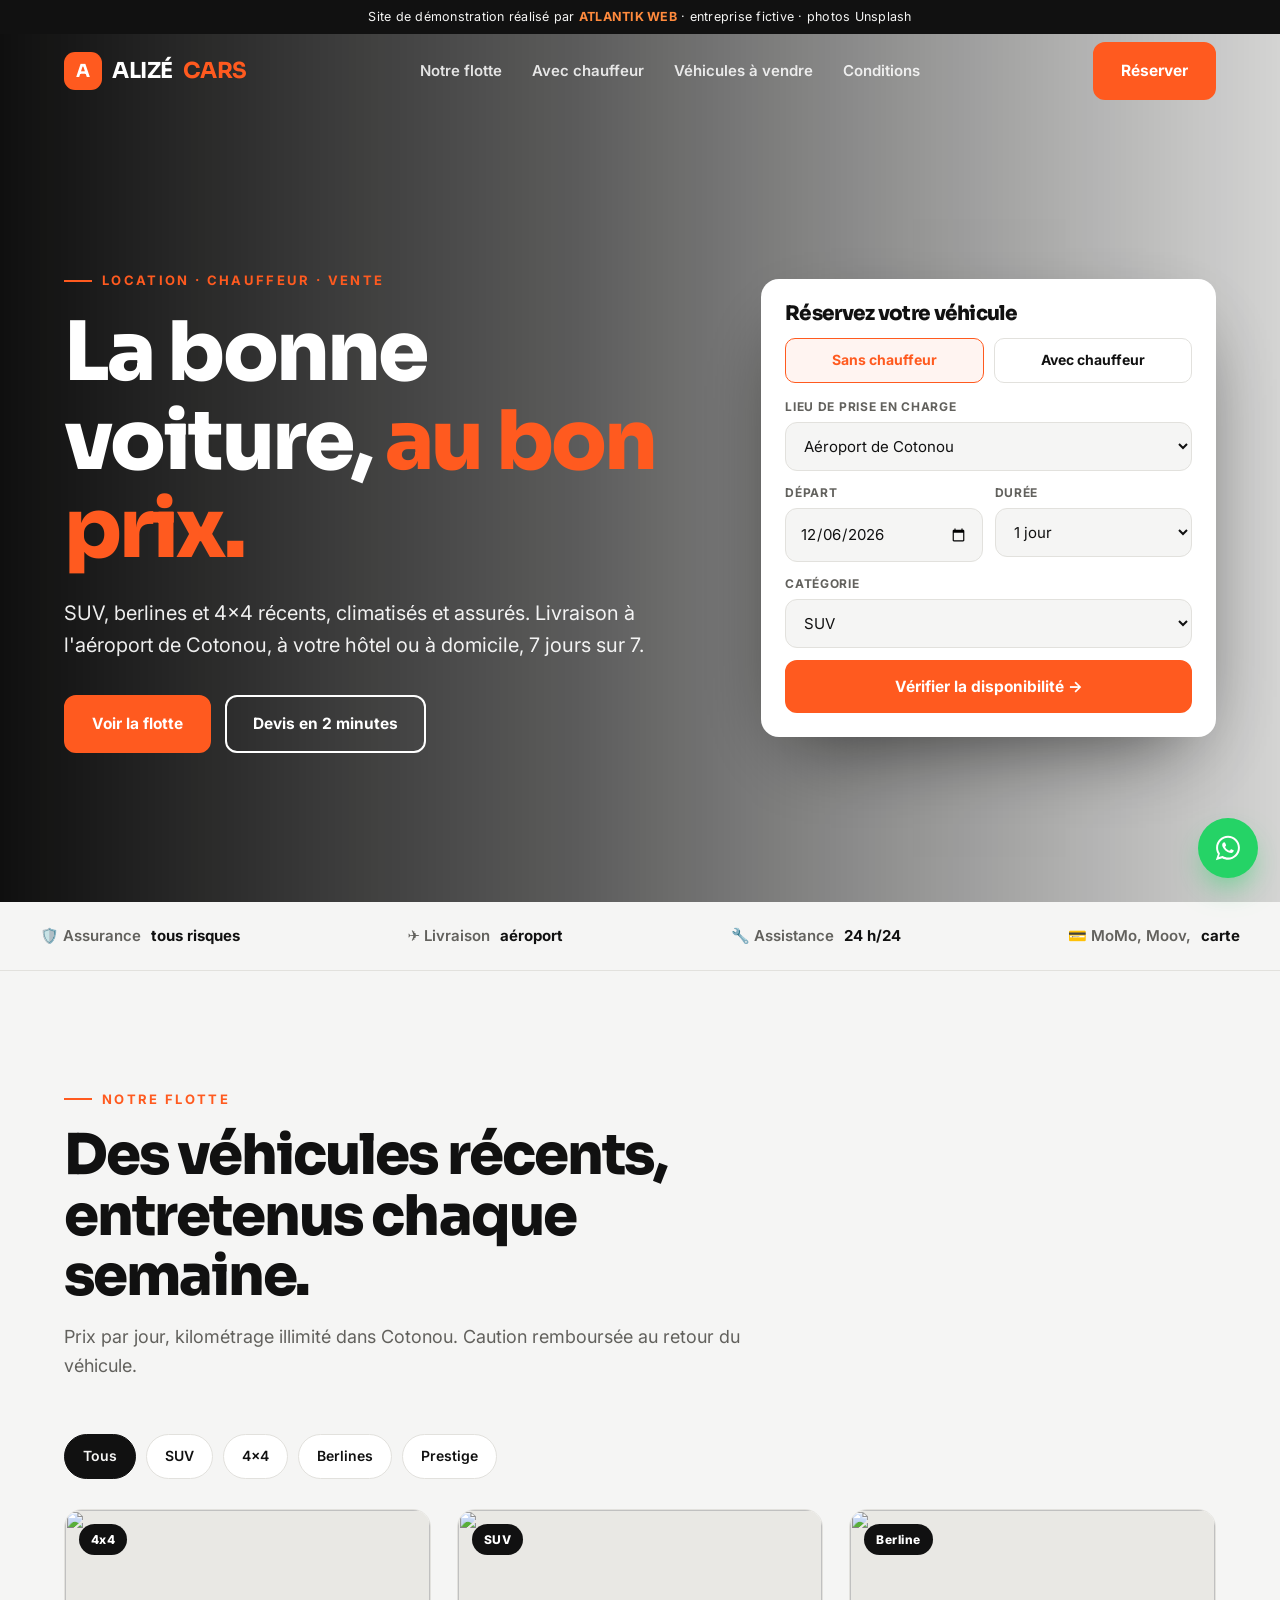
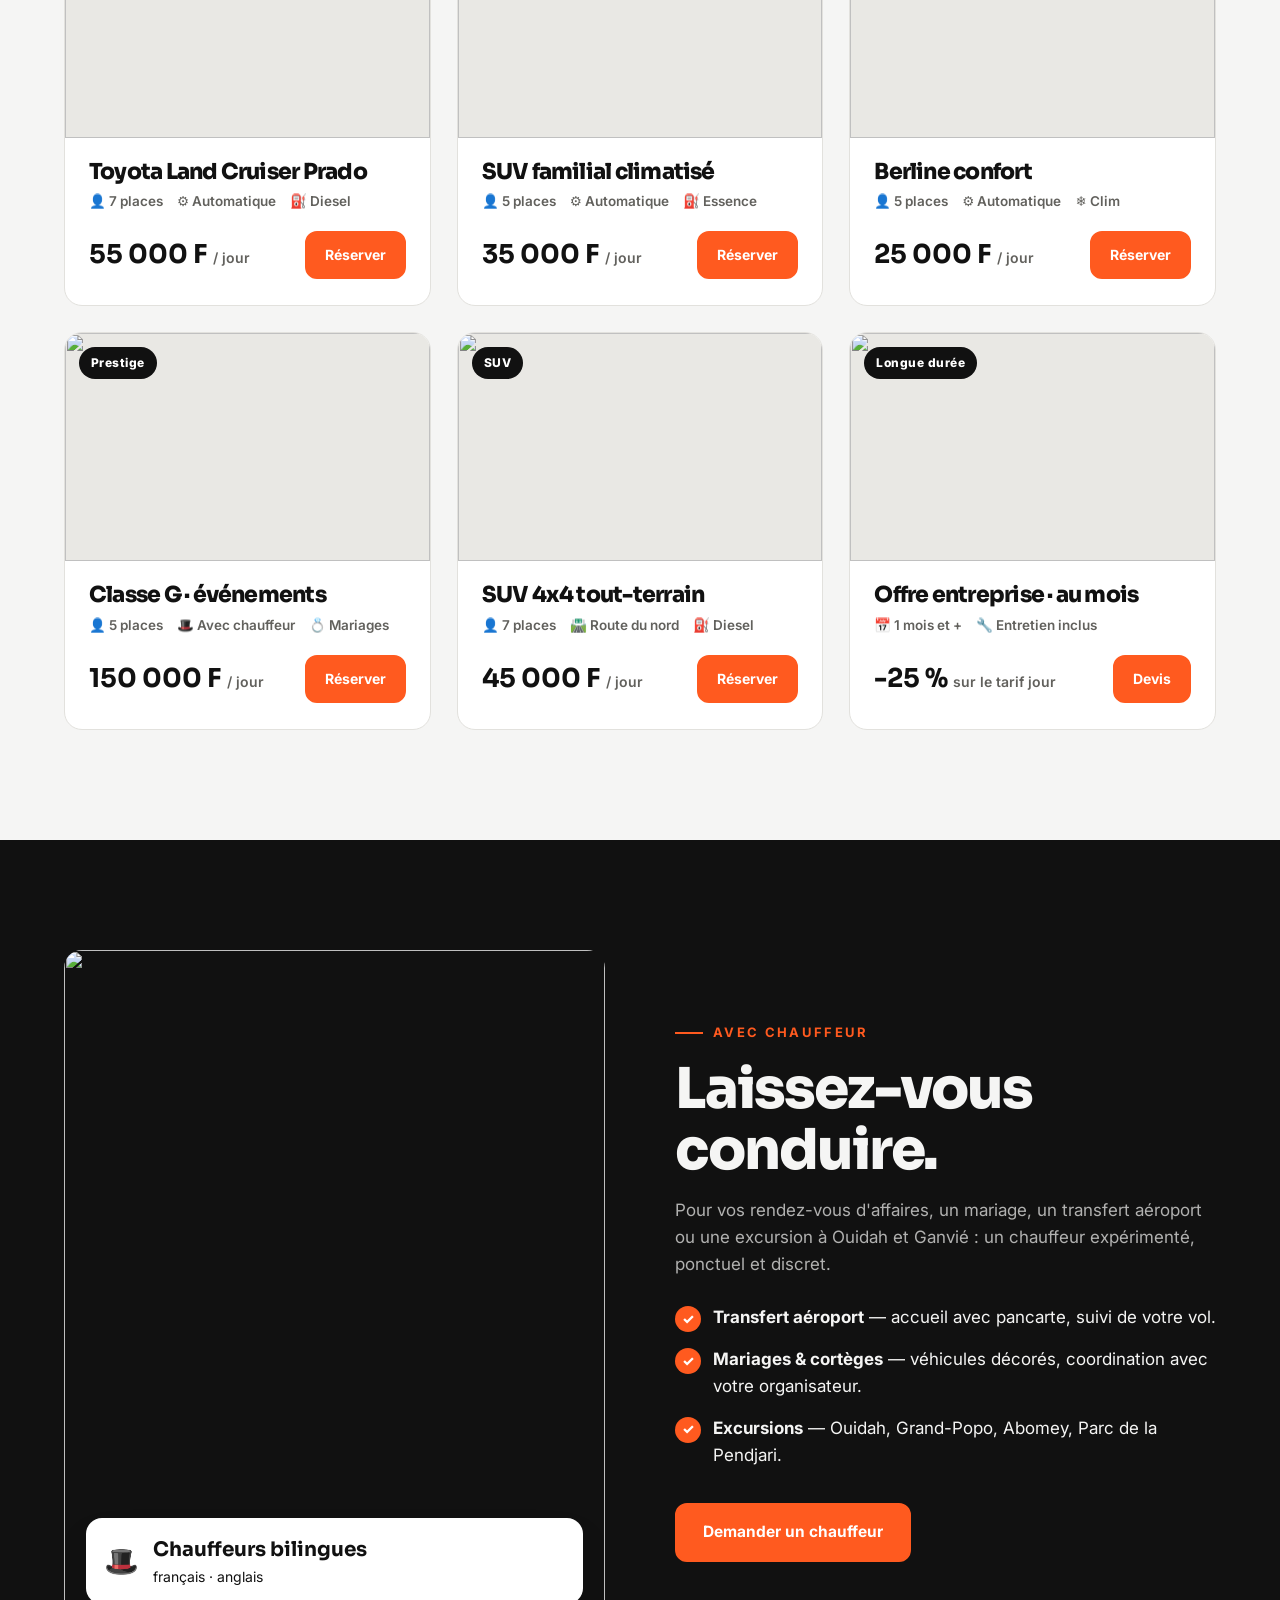
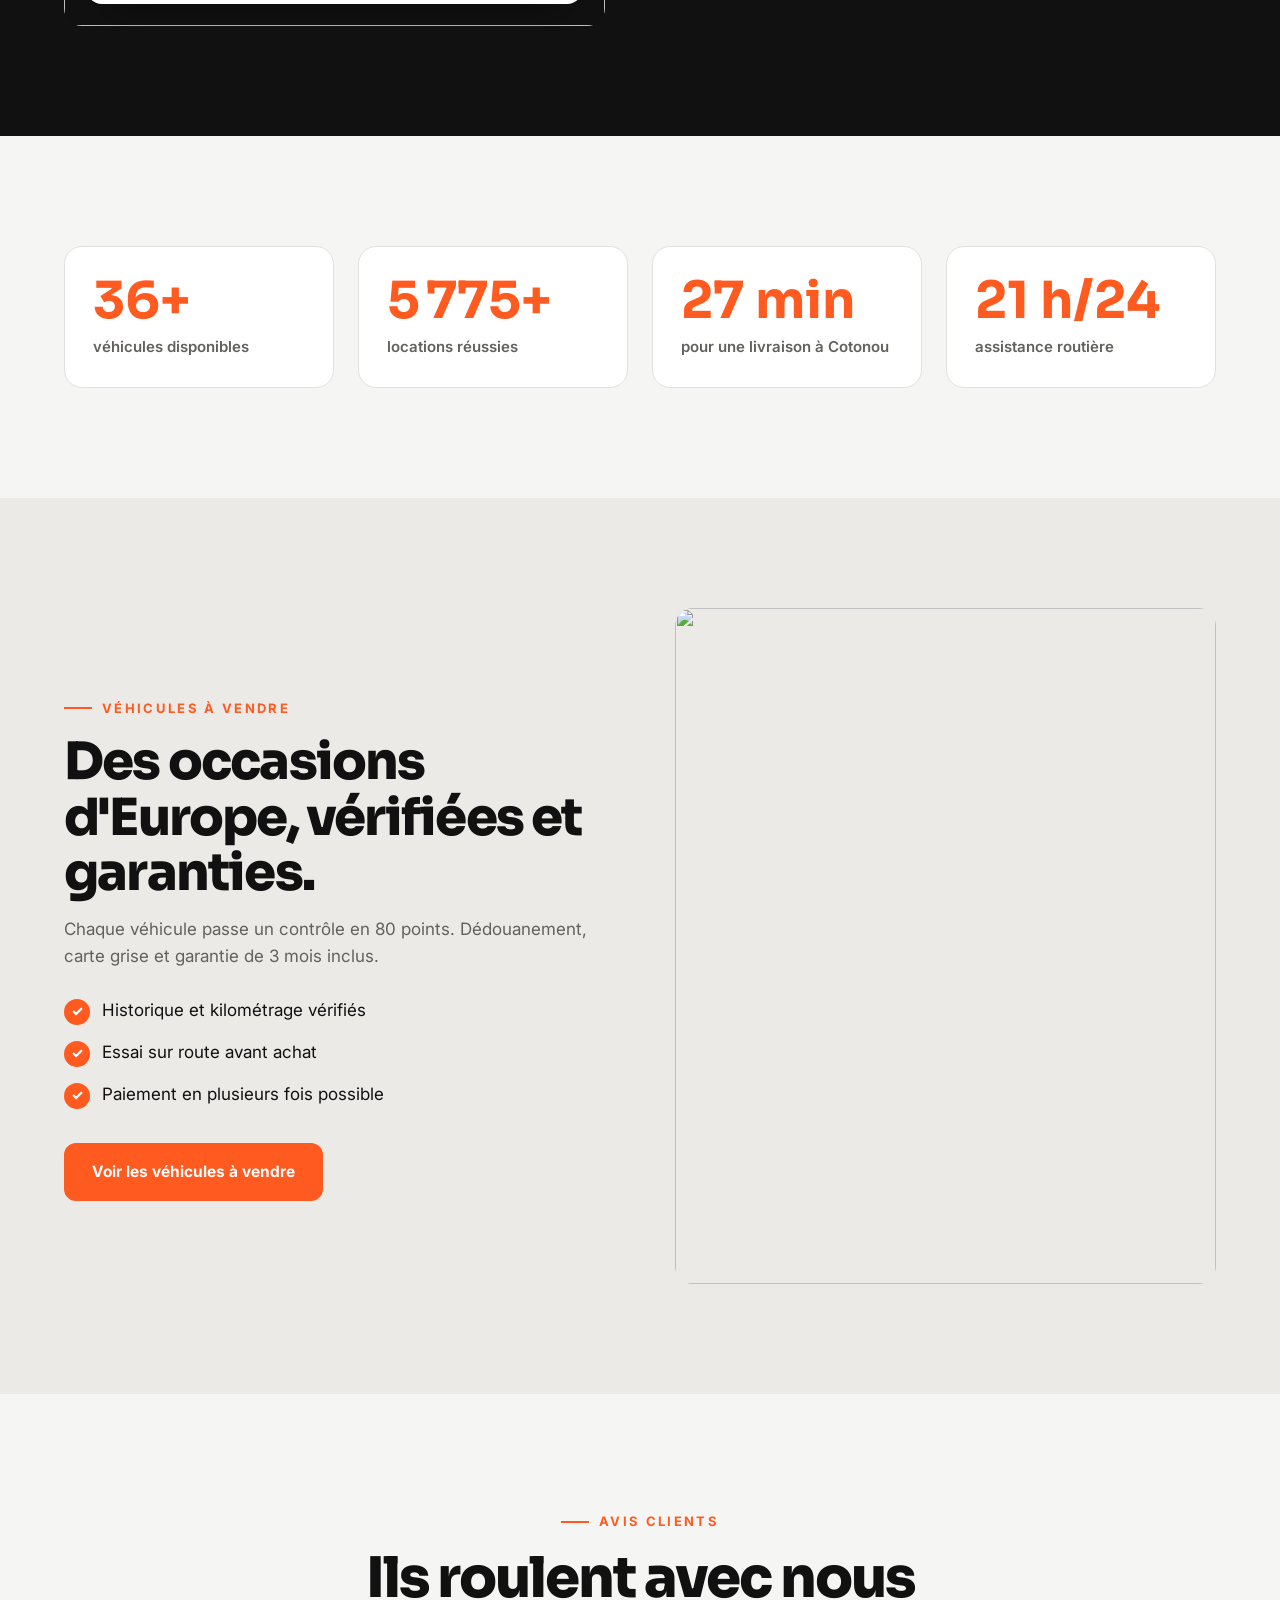
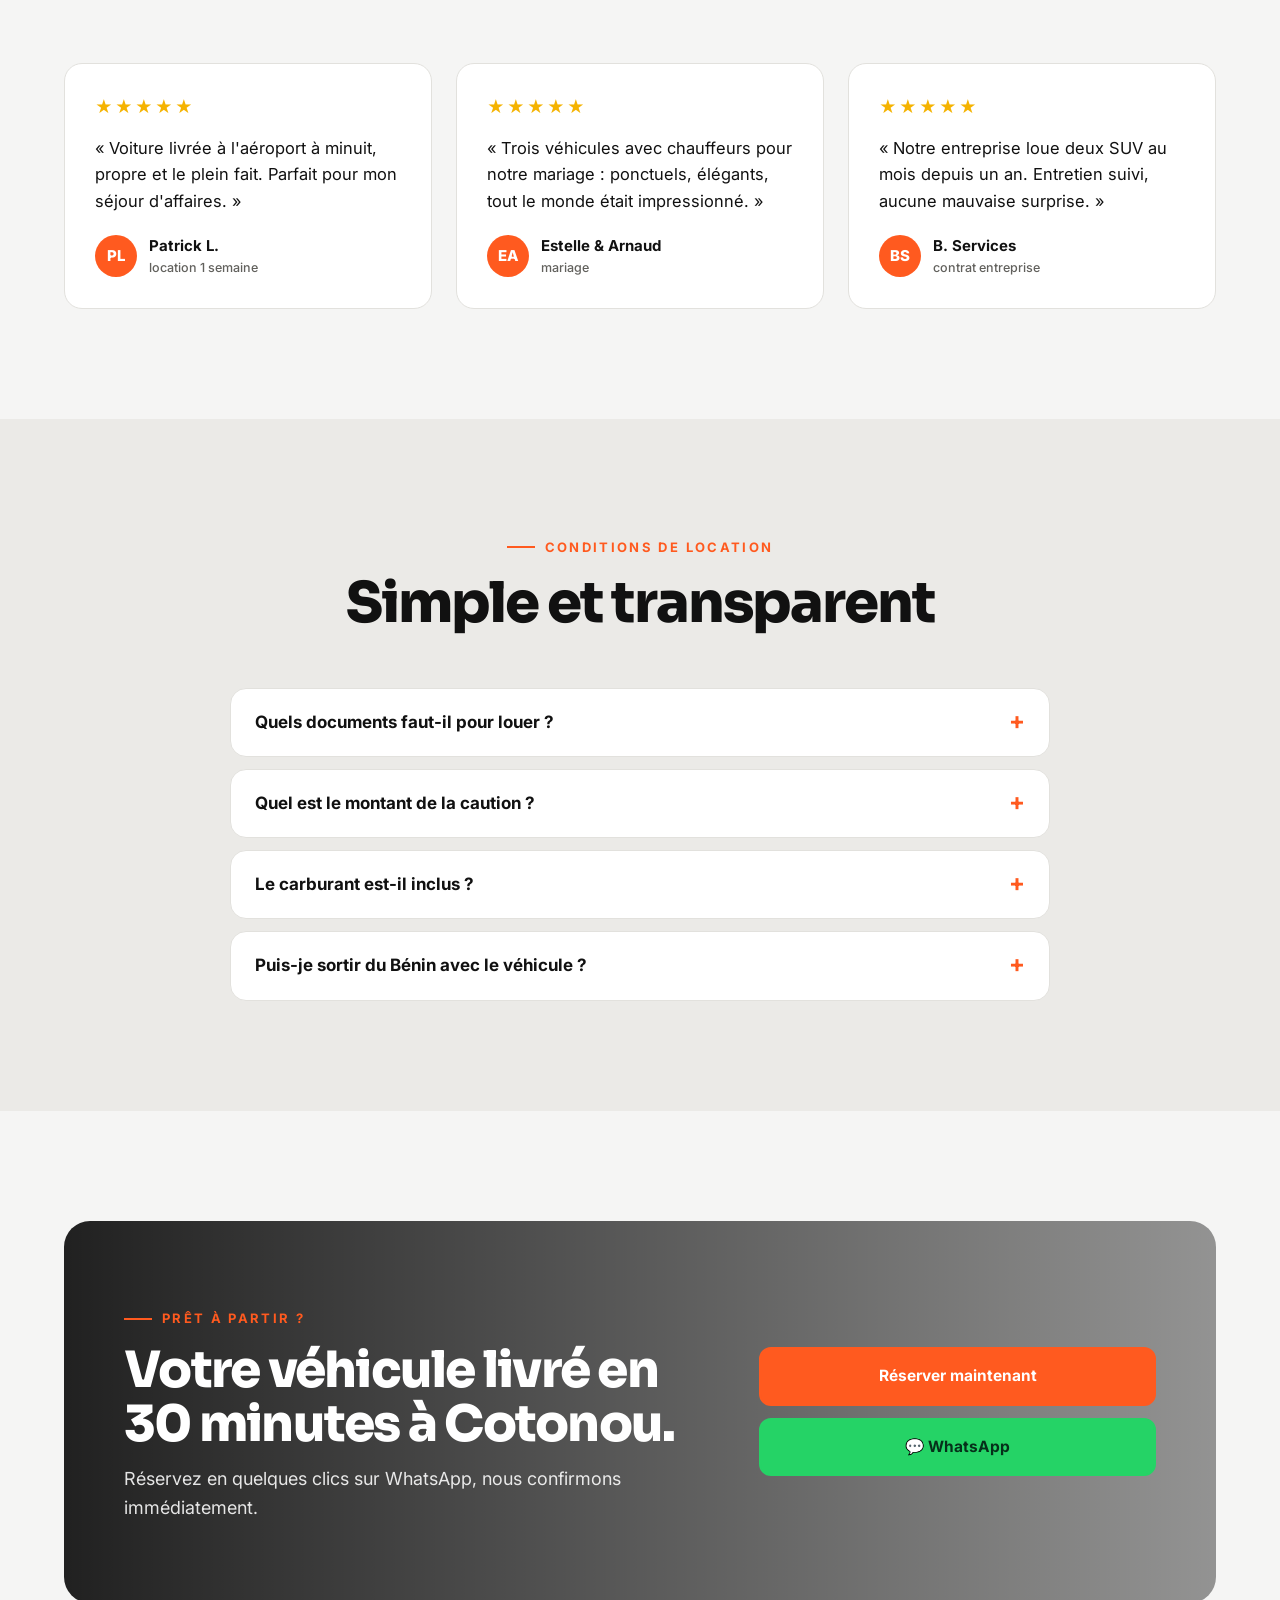
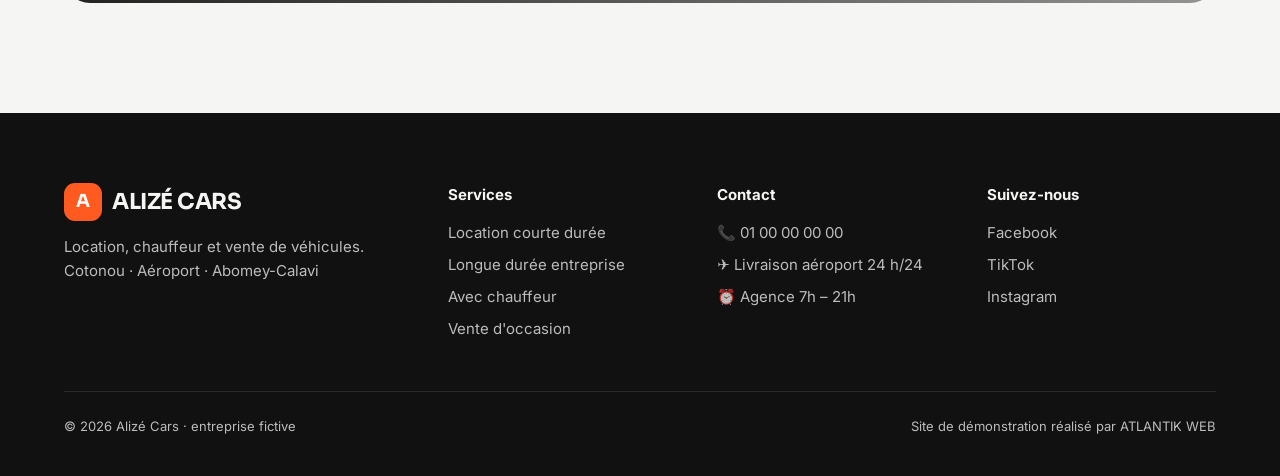
==== commit 67029d01: "Ajuste les photos d'ouverture des démos auto et événementiel" ====
--- a/demos/auto/index.html
+++ b/demos/auto/index.html
@@ -5,7 +5,7 @@
 <meta name="viewport" content="width=device-width, initial-scale=1">
 <title>Alizé Cars · Location et vente de voitures à Cotonou (démo)</title>
 <meta name="description" content="Démo ATLANTIK WEB : site premium de location et vente de voitures à Cotonou : flotte filtrable, réservation WhatsApp, chauffeur, aéroport.">
-<meta property="og:image" content="https://images.unsplash.com/photo-1670736297573-fde2cbcf1de7?w=1200&q=75&auto=format&fit=crop">
+<meta property="og:image" content="https://images.unsplash.com/photo-1603094539392-0d73239f4682?w=1200&q=75&auto=format&fit=crop">
 <link rel="preconnect" href="https://fonts.googleapis.com"><link rel="preconnect" href="https://fonts.gstatic.com" crossorigin>
 <link href="https://fonts.googleapis.com/css2?family=Sora:wght@500;600;700;800&family=Inter:wght@400;500;600;700&display=swap" rel="stylesheet">
 <link rel="stylesheet" href="../premium/base.css">
@@ -37,7 +37,7 @@
 </div></header>
 
 <section class="hero">
-  <div class="bg" style="background-image:url(https://images.unsplash.com/photo-1670736297573-fde2cbcf1de7?w=2000&q=75&auto=format&fit=crop)"></div>
+  <div class="bg" style="background-image:url(https://images.unsplash.com/photo-1603094539392-0d73239f4682?w=2000&q=75&auto=format&fit=crop)"></div>
   <div class="wrap"><div class="grid2" style="align-items:center">
     <div class="reveal">
       <span class="eyebrow">Location · chauffeur · vente</span>
@@ -64,12 +64,12 @@
   <div class="head reveal"><span class="eyebrow">Notre flotte</span><h2>Des véhicules récents, entretenus chaque semaine.</h2><p>Prix par jour, kilométrage illimité dans Cotonou. Caution remboursée au retour du véhicule.</p></div>
   <div class="chips reveal" data-target="#cars"><button class="on" data-filter="tout">Tous</button><button data-filter="suv">SUV</button><button data-filter="4x4">4x4</button><button data-filter="berline">Berlines</button><button data-filter="prestige">Prestige</button></div>
   <div class="cards" id="cars">
-    <article class="card car reveal" data-cat="4x4"><div class="ph"><img loading="lazy" src="https://images.unsplash.com/photo-1603094539392-0d73239f4682?w=800&q=75&auto=format&fit=crop" alt=""><span class="tag">4x4</span></div><div class="bd"><h3>Toyota Land Cruiser Prado</h3><div class="spec"><span>👤 7 places</span><span>⚙️ Automatique</span><span>⛽ Diesel</span></div><div class="go"><div class="price">55 000 F <small>/ jour</small></div><a class="btn" data-wa-msg="Bonjour Alizé Cars, je souhaite réserver le Toyota Prado.">Réserver</a></div></div></article>
+    <article class="card car reveal" data-cat="4x4"><div class="ph"><img loading="lazy" src="https://images.unsplash.com/photo-1670736297573-fde2cbcf1de7?w=800&q=75&auto=format&fit=crop" alt=""><span class="tag">4x4</span></div><div class="bd"><h3>Toyota Land Cruiser Prado</h3><div class="spec"><span>👤 7 places</span><span>⚙️ Automatique</span><span>⛽ Diesel</span></div><div class="go"><div class="price">55 000 F <small>/ jour</small></div><a class="btn" data-wa-msg="Bonjour Alizé Cars, je souhaite réserver le Toyota Prado.">Réserver</a></div></div></article>
     <article class="card car reveal d1" data-cat="suv"><div class="ph"><img loading="lazy" src="https://images.unsplash.com/photo-1543412300-17ba2662de00?w=800&q=75&auto=format&fit=crop" alt=""><span class="tag">SUV</span></div><div class="bd"><h3>SUV familial climatisé</h3><div class="spec"><span>👤 5 places</span><span>⚙️ Automatique</span><span>⛽ Essence</span></div><div class="go"><div class="price">35 000 F <small>/ jour</small></div><a class="btn" data-wa-msg="Bonjour Alizé Cars, je souhaite réserver le SUV familial.">Réserver</a></div></div></article>
     <article class="card car reveal d2" data-cat="berline"><div class="ph"><img loading="lazy" src="https://images.unsplash.com/photo-1761177982711-6f6273fbf971?w=800&q=75&auto=format&fit=crop" alt=""><span class="tag">Berline</span></div><div class="bd"><h3>Berline confort</h3><div class="spec"><span>👤 5 places</span><span>⚙️ Automatique</span><span>❄️ Clim</span></div><div class="go"><div class="price">25 000 F <small>/ jour</small></div><a class="btn" data-wa-msg="Bonjour Alizé Cars, je souhaite réserver la berline confort.">Réserver</a></div></div></article>
     <article class="card car reveal" data-cat="prestige 4x4"><div class="ph"><img loading="lazy" src="https://images.unsplash.com/photo-1774697570626-b5f1c53da9a5?w=800&q=75&auto=format&fit=crop" alt=""><span class="tag">Prestige</span></div><div class="bd"><h3>Classe G · événements</h3><div class="spec"><span>👤 5 places</span><span>🎩 Avec chauffeur</span><span>💍 Mariages</span></div><div class="go"><div class="price">150 000 F <small>/ jour</small></div><a class="btn" data-wa-msg="Bonjour Alizé Cars, je souhaite réserver le véhicule de prestige pour un événement.">Réserver</a></div></div></article>
     <article class="card car reveal d1" data-cat="suv 4x4"><div class="ph"><img loading="lazy" src="https://images.unsplash.com/photo-1613859492095-85d9944f09f6?w=800&q=75&auto=format&fit=crop" alt=""><span class="tag">SUV</span></div><div class="bd"><h3>SUV 4x4 tout-terrain</h3><div class="spec"><span>👤 7 places</span><span>🛣️ Route du nord</span><span>⛽ Diesel</span></div><div class="go"><div class="price">45 000 F <small>/ jour</small></div><a class="btn" data-wa-msg="Bonjour Alizé Cars, je souhaite réserver le SUV 4x4.">Réserver</a></div></div></article>
-    <article class="card car reveal d2" data-cat="berline"><div class="ph"><img loading="lazy" src="https://images.unsplash.com/photo-1670736297573-fde2cbcf1de7?w=800&q=75&auto=format&fit=crop" alt=""><span class="tag">Longue durée</span></div><div class="bd"><h3>Offre entreprise · au mois</h3><div class="spec"><span>📅 1 mois et +</span><span>🔧 Entretien inclus</span></div><div class="go"><div class="price">-25 % <small>sur le tarif jour</small></div><a class="btn" data-wa-msg="Bonjour Alizé Cars, je voudrais une offre de location longue durée pour mon entreprise.">Devis</a></div></div></article>
+    <article class="card car reveal d2" data-cat="berline"><div class="ph"><img loading="lazy" src="https://images.unsplash.com/photo-1603094539392-0d73239f4682?w=800&q=75&auto=format&fit=crop" alt=""><span class="tag">Longue durée</span></div><div class="bd"><h3>Offre entreprise · au mois</h3><div class="spec"><span>📅 1 mois et +</span><span>🔧 Entretien inclus</span></div><div class="go"><div class="price">-25 % <small>sur le tarif jour</small></div><a class="btn" data-wa-msg="Bonjour Alizé Cars, je voudrais une offre de location longue durée pour mon entreprise.">Devis</a></div></div></article>
   </div>
 </div></section>
 
@@ -122,7 +122,7 @@
 
 <section><div class="wrap">
   <div class="band reveal">
-    <div class="bg" style="background-image:url(https://images.unsplash.com/photo-1603094539392-0d73239f4682?w=1600&q=75&auto=format&fit=crop)"></div>
+    <div class="bg" style="background-image:url(https://images.unsplash.com/photo-1670736297573-fde2cbcf1de7?w=1600&q=75&auto=format&fit=crop)"></div>
     <div><span class="eyebrow">Prêt à partir ?</span><h2 style="margin-top:14px">Votre véhicule livré en 30 minutes à Cotonou.</h2><p>Réservez en quelques clics sur WhatsApp, nous confirmons immédiatement.</p></div>
     <div style="display:grid;gap:12px"><a href="#reserver" class="btn" style="justify-content:center">Réserver maintenant</a><a class="btn wa" style="justify-content:center" data-wa-msg="Bonjour Alizé Cars, je voudrais réserver un véhicule.">💬 WhatsApp</a></div>
   </div>
